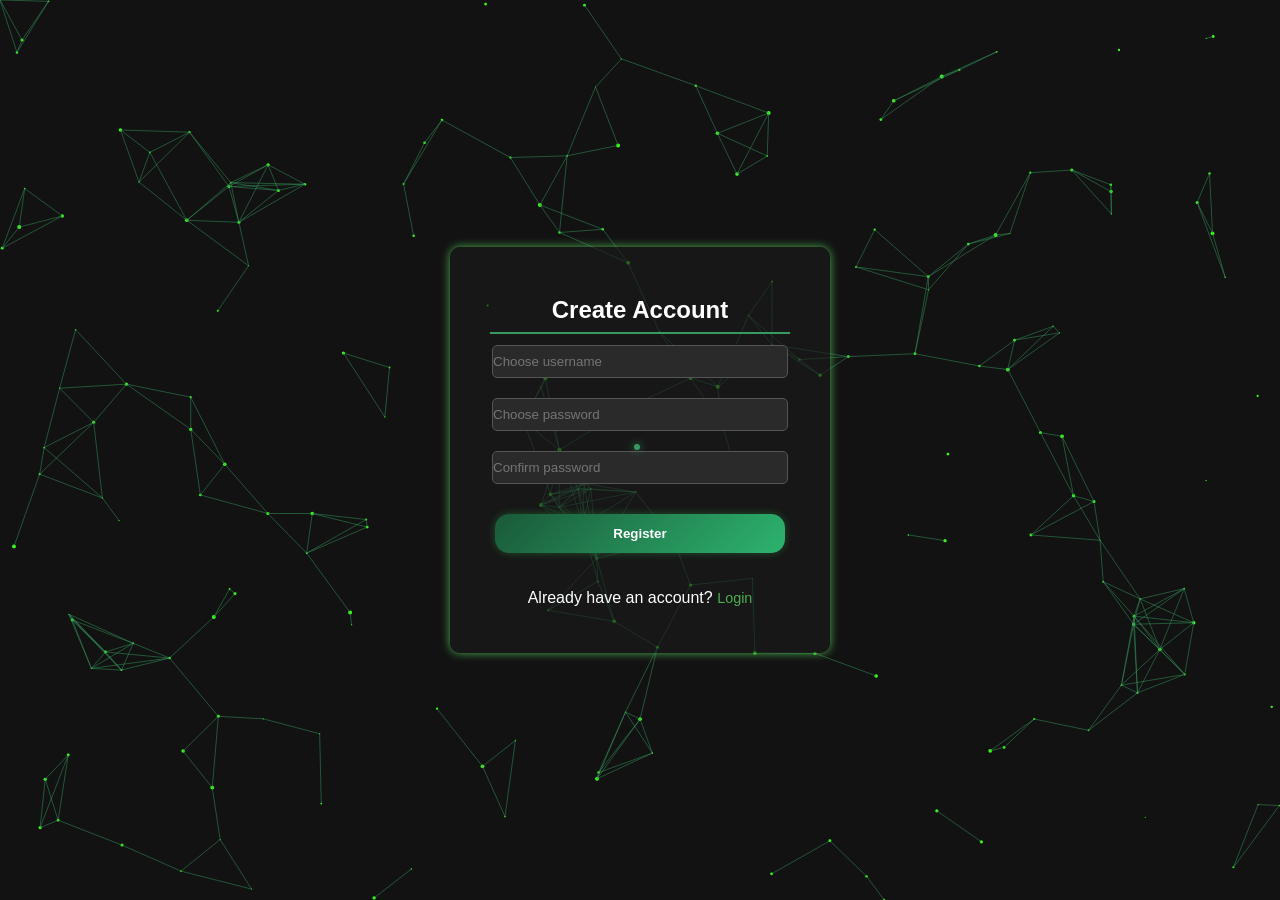
==== GRSPH/register.html @ b07c2e00 "Extract project zip and refactor pages to standalone HTML" ====
<!DOCTYPE html>
<html lang="en">
<head>
  <link rel="manifest" href="/manifest.json" />
  <link rel="apple-touch-icon" sizes="180x180" href="/apple-touch-icon.png">
  <link rel="icon" type="image/png" sizes="32x32" href="/favicon-32x32.png">
  <link rel="icon" type="image/png" sizes="16x16" href="/favicon-16x16.png">
  <link rel="manifest" href="/site.webmanifest">
  <meta charset="UTF-8" />
  <meta name="viewport" content="width=device-width, initial-scale=1" />
  <title>Register</title>
  <style>
     html , body {
      margin: 0;
      padding: 0;
      height: 100%;
      overflow: hidden;
      font-family: sans-serif;
      color: white;
      background: #121212;
    }

    canvas {
      position: fixed;
      top: 0;
      left: 0;
      z-index: 0;
    }

    body {
      display: flex;
      justify-content: center;
      align-items: center;
    }

    .register-box {
      background:#1b1b1b9C;
      padding: 30px 40px;
      border-radius: 10px;
      box-shadow: 0 0 10px #4caf50;
      width: 300px;
      text-align: center;
      position: relative;
      z-index: 1;
    }

    h2 {
      color: #ffffff;
      border-bottom: 2px solid #369B5F ;
      padding-bottom: 8px;
      margin-bottom: 1px;
      font-family: 'Trebuchet MS', Arial, sans-serif;
    }

    input {
      width: 98%;
      padding: 8px 0px;
      margin: 10px 0;
      background: #2a2a2a;
      border: 1px solid #555;
      color: white;
      border-radius: 5px;
    }

    button {
    flex: 1;
    background: linear-gradient(135deg, #1a593a, #2db36e);
    color: white;
    border: none;
    border-radius: 14px;
    padding: 12px 20px;
    min-width: 290px;
    cursor: pointer;
    font-weight: bold;
    box-shadow: 0 0 10px rgba(63, 207, 90, 0.3);
    transition: all 0.3s ease;
    margin-top: 20px;
    font-family: 'Trebuchet MS', Arial, sans-serif;
    margin-bottom: 20px;
      
    }

    button:hover {
      background: linear-gradient(135deg, #2db36e, #1a593a);
      transform: scale(1.05);
    }

    a {
      color: #4caf50;
      text-decoration: none;
      font-size: 0.9em;
      font-family: 'Trebuchet MS', Arial, sans-serif;
    }
    p {font-family: 'Trebuchet MS', Arial, sans-serif;}
    p.error {
      color: red;
      margin-bottom: 10px;
      font-family: 'Trebuchet MS', Arial, sans-serif;

    }
    k {font-family: 'Trebuchet MS', Arial, sans-serif;
    font-size: x-small;
    color: #888888;
    
    }
    .custom-cursor {
      width: 6px;
      height: 6px;
      background-color: #369B5F;
      border-radius: 50%;
      position: fixed;
      pointer-events: none;
      z-index: 3;
      transform: translate(-50%, -50%);
      box-shadow: 0 0 8px #369B5F;
    }
    
  </style>

</head>
<body>
  <div class="custom-cursor"></div>
  <canvas id="canvas"></canvas>
  <form class="register-box" method="POST" action="/register">
    <h2>Create Account</h2>
    <input type="text" name="username" placeholder="Choose username" autocomplete="username" autocapitalize="none" required />
    <input type="password" name="password" placeholder="Choose password" autocomplete="new-password" required />
    <input type="password" name="confirmPassword" placeholder="Confirm password" autocomplete="new-password" required />
    <button type="submit">Register</button>
    <p>Already have an account? <a href="/login.html">Login</a></p>
    
 </form>
  <script>
    let value;

        if (/Mobi|Android|iPhone|iPad/i.test(navigator.userAgent)) {
          value = 70; 
        } else {
          value = 200; 
        }

        console.log("Value:", value);


   
   
   const params = new URLSearchParams(window.location.search);
    if (params.has('error')) {
      const msg = decodeURIComponent(params.get('error'));
      const p = document.createElement('p');
      p.className = 'error';
      p.textContent = msg;
      document.querySelector('form').prepend(p);
    }
    if (params.has('msg')) {
      const msg = decodeURIComponent(params.get('msg'));
      const p = document.createElement('p');
      p.style.color = '#69f08b';
      p.textContent = msg;
      document.querySelector('form').prepend(p);
    }

    // Particle Background Script
    const canvas = document.getElementById('canvas');
    const ctx = canvas.getContext('2d');
    canvas.width = window.innerWidth;
    canvas.height = window.innerHeight;

    let particles = [];
    const mouse = { x: null, y: null };

    window.addEventListener('mousemove', (e) => {
      mouse.x = e.x;
      mouse.y = e.y;
    });

    class Particle {
      constructor() {
        this.x = Math.random() * canvas.width;
        this.y = Math.random() * canvas.height;
        this.size = Math.random() * 1.5 + 0.5;
        this.speedX = Math.random() * 0.6 - 0.3;
        this.speedY = Math.random() * 0.6 - 0.3;
      }
      update() {
        this.x += this.speedX;
        this.y += this.speedY;
        if (this.x > canvas.width || this.x < 0) this.speedX *= -1;
        if (this.y > canvas.height || this.y < 0) this.speedY *= -1;
      }
      draw() {
        ctx.fillStyle = '#39ff14';
        ctx.beginPath();
        ctx.arc(this.x, this.y, this.size, 0, Math.PI * 2);
        ctx.fill();
      }
    }

    function init() {
      particles = [];
      for (let i = 0; i < value; i++) {
        particles.push(new Particle());
      }
    }

    function connect() {
      for (let a = 0; a < particles.length; a++) {
        for (let b = a; b < particles.length; b++) {
          const dx = particles[a].x - particles[b].x;
          const dy = particles[a].y - particles[b].y;
          const dist = Math.sqrt(dx * dx + dy * dy);
          if (dist < 80) {
            ctx.strokeStyle = '#369B5F';
            ctx.lineWidth = 0.5;
            ctx.beginPath();
            ctx.moveTo(particles[a].x, particles[a].y);
            ctx.lineTo(particles[b].x, particles[b].y);
            ctx.stroke();
          }
        }
        const dxMouse = particles[a].x - mouse.x;
        const dyMouse = particles[a].y - mouse.y;
        const distMouse = Math.sqrt(dxMouse * dxMouse + dyMouse * dyMouse);
        if (distMouse < 100) {
          ctx.strokeStyle = '#369B5F';
          ctx.lineWidth = 0.5;
          ctx.beginPath();
          ctx.moveTo(particles[a].x, particles[a].y);
          ctx.lineTo(mouse.x, mouse.y);
          ctx.stroke();
        }
      }
    }

    function animate() {
      ctx.clearRect(0, 0, canvas.width, canvas.height);
      particles.forEach(p => {
        p.update();
        p.draw();
      });
      connect();
      requestAnimationFrame(animate);
    }

    init();
    animate();

    window.addEventListener('resize', () => {
      canvas.width = window.innerWidth;
      canvas.height = window.innerHeight;
      init();
    });
  </script>
  <script>
    const cursor = document.querySelector('.custom-cursor');

    document.addEventListener('mousemove', (e) => {
      cursor.style.left = e.clientX + 'px';
      cursor.style.top = e.clientY + 'px';
    });
 </script>
</body>
</html>
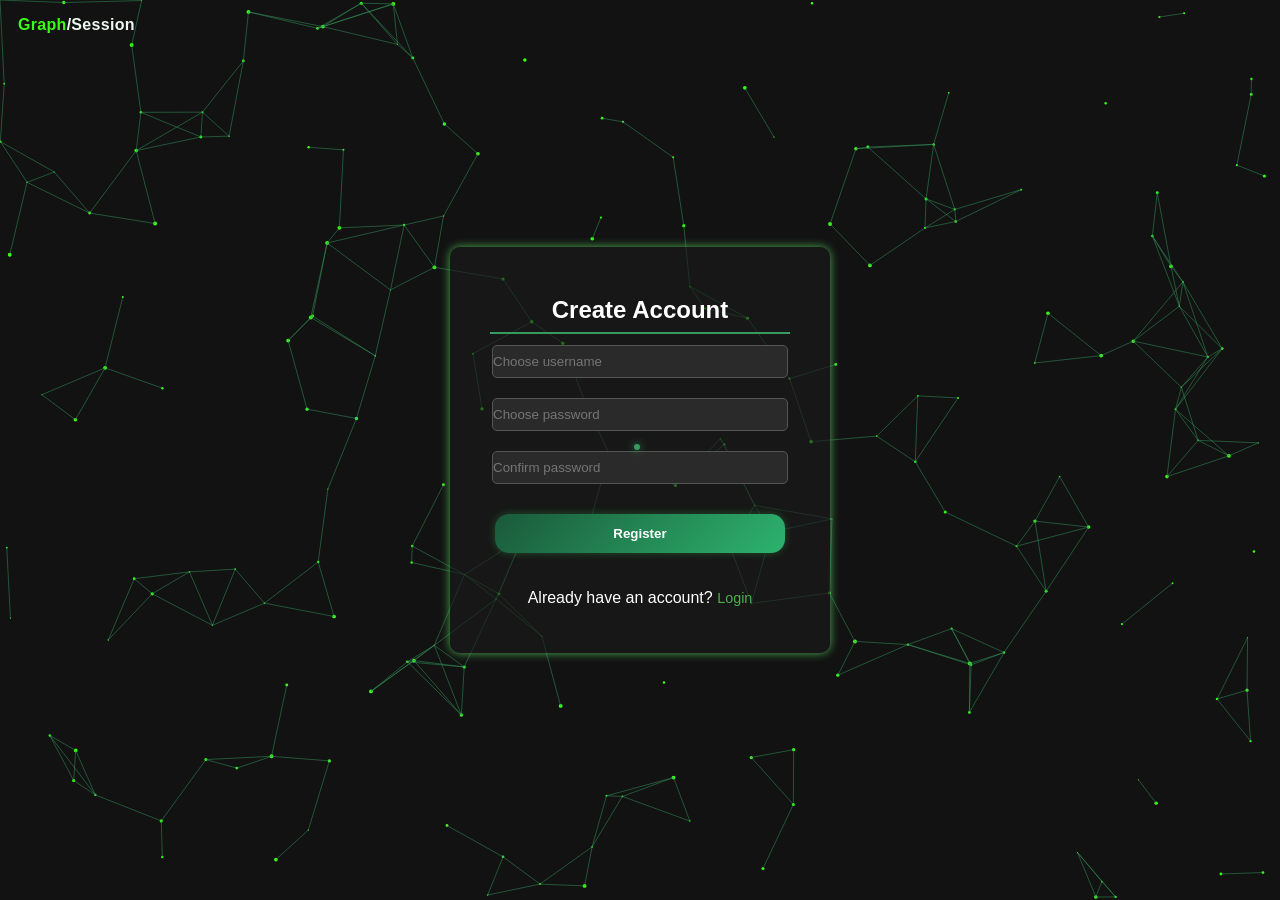
==== commit fb90c4fc: "Fix duplicate brand markup on register page" ====
--- a/GRSPH/register.html
+++ b/GRSPH/register.html
@@ -103,6 +103,8 @@
     color: #888888;
     
     }
+    .app-brand{position:fixed;top:16px;left:18px;z-index:4;font-weight:800;letter-spacing:.3px}
+    .app-brand .g{color:#39ff14}.app-brand .s{color:#edf9f0}
     .custom-cursor {
       width: 6px;
       height: 6px;
@@ -119,6 +121,7 @@
 
 </head>
 <body>
+  <div class="app-brand"><span class="g">Graph</span><span class="s">/Session</span></div>
   <div class="custom-cursor"></div>
   <canvas id="canvas"></canvas>
   <form class="register-box" method="POST" action="/register">
